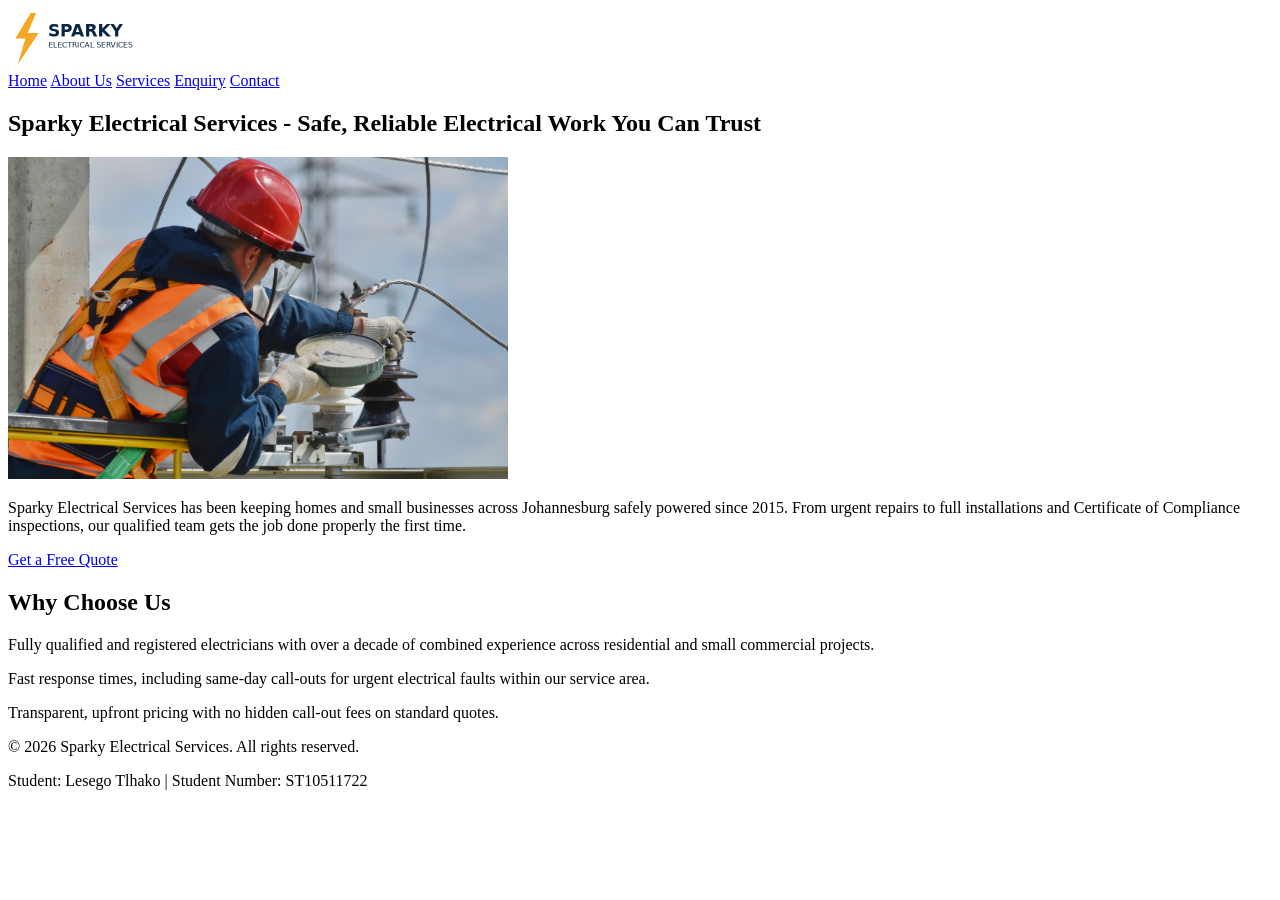
==== index.html @ 5e4931cc "Part 1HTML Structure" ====
<!DOCTYPE html>
<html lang="en">
<head>
    <meta charset="UTF-8">
    <meta name="viewport" content="width=device-width, initial-scale=1.0">
    <title>Sparky Electrical Services | Home</title>
    <link rel="stylesheet" href="css/style.css">
    <!-- CSS styling is added in Part 2 - this file only needs correct HTML structure for Part 1 -->
</head>
<body>

    <header>
        <!-- Site-wide header: logo + navigation menu -->
        <a href="index.html"><img src="images/logo.png" alt="Sparky Electrical Services logo" style="width:200px; height:60px;"></a>
        <nav>
            <a href="index.html">Home</a>
            <a href="about.html">About Us</a>
            <a href="services.html">Services</a>
            <a href="enquiry.html">Enquiry</a>
            <a href="contact.html">Contact</a>
        </nav>
    </header>

    <main>
        <!-- Hero section: main banner introducing the organisation -->
        <section>
            <h1>Sparky Electrical Services - Safe, Reliable Electrical Work You Can Trust</h1>
            <img src="images/hero-electrician.jpg" alt="Qualified electrician at work on a residential electrical installation" width="500">
            <p>Sparky Electrical Services has been keeping homes and small businesses across Johannesburg safely powered since 2015. From urgent repairs to full installations and Certificate of Compliance inspections, our qualified team gets the job done properly the first time.</p>
            <a href="enquiry.html">Get a Free Quote</a>
        </section>

        <!-- Short overview section: 2-3 key highlights or services -->
        <section>
            <h2>Why Choose Us</h2>
            <p>Fully qualified and registered electricians with over a decade of combined experience across residential and small commercial projects.</p>
            <p>Fast response times, including same-day call-outs for urgent electrical faults within our service area.</p>
            <p>Transparent, upfront pricing with no hidden call-out fees on standard quotes.</p>
        </section>
    </main>

    <footer>
        <!-- Site-wide footer: repeats on every page -->
        <p>&copy; 2026 Sparky Electrical Services. All rights reserved.</p>
        <p>Student: Lesego Tlhako | Student Number: ST10511722</p>
    </footer>

</body>
</html>
---- css/style.css ----
/* 
  Styling is added in Part 2 of the POE, not Part 1.
  This file is linked from every page so it's ready to use later.
*/
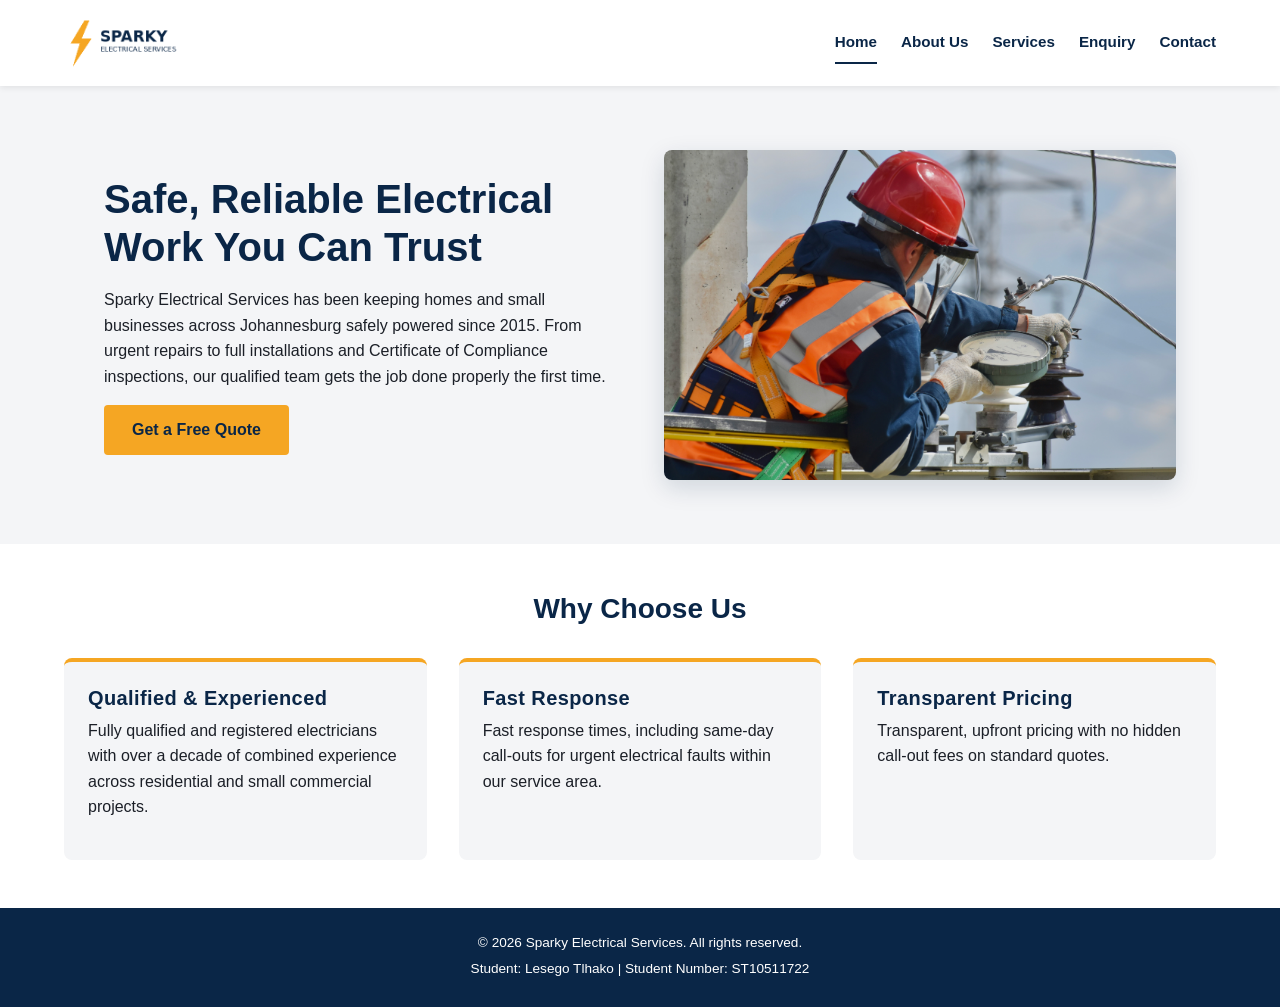
==== commit 8ba8764f: "Part 2: Added CSS styling, responsive design, and screenshot evidence" ====
--- a/index.html
+++ b/index.html
@@ -5,15 +5,17 @@
     <meta name="viewport" content="width=device-width, initial-scale=1.0">
     <title>Sparky Electrical Services | Home</title>
     <link rel="stylesheet" href="css/style.css">
-    <!-- CSS styling is added in Part 2 - this file only needs correct HTML structure for Part 1 -->
 </head>
 <body>
 
-    <header>
+    <header class="site-header">
         <!-- Site-wide header: logo + navigation menu -->
-        <a href="index.html"><img src="images/logo.png" alt="Sparky Electrical Services logo" style="width:200px; height:60px;"></a>
-        <nav>
-            <a href="index.html">Home</a>
+        <a href="index.html" class="logo-link">
+            <img src="images/logo.png" alt="Sparky Electrical Services logo" class="logo">
+        </a>
+        <button class="nav-toggle" id="navToggle" aria-label="Toggle navigation menu">&#9776;</button>
+        <nav class="main-nav" id="mainNav">
+            <a href="index.html" class="active">Home</a>
             <a href="about.html">About Us</a>
             <a href="services.html">Services</a>
             <a href="enquiry.html">Enquiry</a>
@@ -23,27 +25,47 @@
 
     <main>
         <!-- Hero section: main banner introducing the organisation -->
-        <section>
-            <h1>Sparky Electrical Services - Safe, Reliable Electrical Work You Can Trust</h1>
-            <img src="images/hero-electrician.jpg" alt="Qualified electrician at work on a residential electrical installation" width="500">
-            <p>Sparky Electrical Services has been keeping homes and small businesses across Johannesburg safely powered since 2015. From urgent repairs to full installations and Certificate of Compliance inspections, our qualified team gets the job done properly the first time.</p>
-            <a href="enquiry.html">Get a Free Quote</a>
+        <section class="hero">
+            <div class="hero-text">
+                <h1>Safe, Reliable Electrical Work You Can Trust</h1>
+                <p>Sparky Electrical Services has been keeping homes and small businesses across Johannesburg safely powered since 2015. From urgent repairs to full installations and Certificate of Compliance inspections, our qualified team gets the job done properly the first time.</p>
+                <a href="enquiry.html" class="btn btn-primary">Get a Free Quote</a>
+            </div>
+            <div class="hero-image">
+                <!-- Responsive image: browser picks the best-fit file for the screen size -->
+                <img src="images/hero-electrician.jpg"
+                     srcset="images/hero-electrician-small.jpg 600w, images/hero-electrician.jpg 1200w"
+                     sizes="(max-width: 768px) 100vw, 50vw"
+                     alt="Qualified electrician at work on a residential electrical installation">
+            </div>
         </section>
 
         <!-- Short overview section: 2-3 key highlights or services -->
-        <section>
+        <section class="highlights">
             <h2>Why Choose Us</h2>
-            <p>Fully qualified and registered electricians with over a decade of combined experience across residential and small commercial projects.</p>
-            <p>Fast response times, including same-day call-outs for urgent electrical faults within our service area.</p>
-            <p>Transparent, upfront pricing with no hidden call-out fees on standard quotes.</p>
+            <div class="highlights-grid">
+                <div class="highlight-card">
+                    <h3>Qualified &amp; Experienced</h3>
+                    <p>Fully qualified and registered electricians with over a decade of combined experience across residential and small commercial projects.</p>
+                </div>
+                <div class="highlight-card">
+                    <h3>Fast Response</h3>
+                    <p>Fast response times, including same-day call-outs for urgent electrical faults within our service area.</p>
+                </div>
+                <div class="highlight-card">
+                    <h3>Transparent Pricing</h3>
+                    <p>Transparent, upfront pricing with no hidden call-out fees on standard quotes.</p>
+                </div>
+            </div>
         </section>
     </main>
 
-    <footer>
+    <footer class="site-footer">
         <!-- Site-wide footer: repeats on every page -->
         <p>&copy; 2026 Sparky Electrical Services. All rights reserved.</p>
         <p>Student: Lesego Tlhako | Student Number: ST10511722</p>
     </footer>
 
+    <script src="js/script.js"></script>
 </body>
 </html>
--- a/css/style.css
+++ b/css/style.css
@@ -1,4 +1,389 @@
-/* 
-  Styling is added in Part 2 of the POE, not Part 1.
-  This file is linked from every page so it's ready to use later.
-*/
+/* ============================================
+   SPARKY ELECTRICAL SERVICES - STYLESHEET
+   Part 2: CSS Styling and Responsive Design
+   ============================================ */
+
+/* ---- 1. CSS RESET ---- */
+/* Removes inconsistent default spacing/sizing across browsers */
+* {
+    margin: 0;
+    padding: 0;
+    box-sizing: border-box;
+}
+
+img {
+    max-width: 100%;
+    display: block;
+}
+
+a {
+    text-decoration: none;
+    color: inherit;
+}
+
+ul, ol {
+    list-style: none;
+}
+
+/* ---- 2. BASE / TYPOGRAPHY STYLES ---- */
+:root {
+    /* Colour scheme, taken from the approved Website Project Proposal */
+    --navy: #0A2647;
+    --amber: #F5A623;
+    --light-grey: #F4F5F7;
+    --text-dark: #1B1F27;
+    --text-light: #FFFFFF;
+    --border-colour: #E0E2E7;
+}
+
+body {
+    font-family: 'Open Sans', Arial, sans-serif;
+    font-size: 1rem;
+    line-height: 1.6;
+    color: var(--text-dark);
+    background-color: var(--light-grey);
+}
+
+h1, h2, h3 {
+    font-family: 'Montserrat', 'Open Sans', Arial, sans-serif;
+    font-weight: 700;
+    line-height: 1.2;
+    color: var(--navy);
+}
+
+h1 {
+    font-size: 2.5rem;
+    margin-bottom: 1rem;
+}
+
+h2 {
+    font-size: 1.75rem;
+    margin-bottom: 0.75rem;
+}
+
+h3 {
+    font-size: 1.25rem;
+    margin-bottom: 0.5rem;
+    letter-spacing: 0.02em;
+}
+
+p {
+    margin-bottom: 1rem;
+}
+
+/* ---- 3. BUTTONS ---- */
+.btn {
+    display: inline-block;
+    padding: 0.75rem 1.75rem;
+    border-radius: 4px;
+    font-weight: 700;
+    font-size: 1rem;
+    border: none;
+    cursor: pointer;
+    transition: background-color 0.2s ease, transform 0.15s ease;
+}
+
+.btn-primary {
+    background-color: var(--amber);
+    color: var(--navy);
+}
+
+.btn-primary:hover,
+.btn-primary:focus {
+    background-color: #e0951c;
+    transform: translateY(-2px);
+}
+
+.btn-primary:active {
+    transform: translateY(0);
+}
+
+/* ---- 4. SITE HEADER + NAVIGATION ---- */
+.site-header {
+    display: flex;
+    align-items: center;
+    justify-content: space-between;
+    padding: 1rem 5%;
+    background-color: var(--text-light);
+    box-shadow: 0 2px 6px rgba(0, 0, 0, 0.08);
+    position: sticky;
+    top: 0;
+    z-index: 100;
+}
+
+.logo {
+    width: 180px;
+    height: auto;
+}
+
+.main-nav {
+    display: flex;
+    gap: 1.5rem;
+}
+
+.main-nav a {
+    font-weight: 600;
+    font-size: 0.95rem;
+    color: var(--navy);
+    padding: 0.5rem 0;
+    border-bottom: 2px solid transparent;
+    transition: border-color 0.2s ease, color 0.2s ease;
+}
+
+.main-nav a:hover,
+.main-nav a:focus {
+    color: var(--amber);
+    border-bottom-color: var(--amber);
+}
+
+.main-nav a.active {
+    border-bottom-color: var(--navy);
+}
+
+.nav-toggle {
+    display: none;
+    background: none;
+    border: none;
+    font-size: 1.75rem;
+    color: var(--navy);
+    cursor: pointer;
+}
+
+/* ---- 5. HERO SECTION (Homepage) ---- */
+.hero {
+    display: flex;
+    align-items: center;
+    gap: 3rem;
+    padding: 4rem 5%;
+    max-width: 1200px;
+    margin: 0 auto;
+}
+
+.hero-text {
+    flex: 1;
+}
+
+.hero-image {
+    flex: 1;
+}
+
+.hero-image img {
+    border-radius: 8px;
+    box-shadow: 0 8px 24px rgba(10, 38, 71, 0.15);
+}
+
+/* ---- 6. HIGHLIGHTS GRID (Homepage) ---- */
+.highlights {
+    background-color: var(--text-light);
+    padding: 3rem 5%;
+    text-align: center;
+}
+
+.highlights-grid {
+    display: grid;
+    grid-template-columns: repeat(3, 1fr);
+    gap: 2rem;
+    max-width: 1200px;
+    margin: 2rem auto 0;
+}
+
+.highlight-card {
+    background-color: var(--light-grey);
+    padding: 1.5rem;
+    border-radius: 8px;
+    text-align: left;
+    border-top: 4px solid var(--amber);
+}
+
+/* ---- 7. GENERAL PAGE CONTENT (About / Services / Enquiry / Contact) ---- */
+.page-content {
+    max-width: 1200px;
+    margin: 0 auto;
+    padding: 3rem 5%;
+}
+
+.page-content.narrow {
+    max-width: 700px;
+}
+
+.content-section {
+    margin-bottom: 2.5rem;
+}
+
+.content-section.narrow {
+    max-width: 700px;
+}
+
+.content-img {
+    width: 100%;
+    max-width: 500px;
+    border-radius: 8px;
+    margin-bottom: 1rem;
+}
+
+.mission-vision {
+    display: grid;
+    grid-template-columns: 1fr 1fr;
+    gap: 2rem;
+}
+
+/* ---- 8. SERVICES GRID ---- */
+.services-grid {
+    display: grid;
+    grid-template-columns: repeat(3, 1fr);
+    gap: 2rem;
+}
+
+.service-card {
+    background-color: var(--text-light);
+    padding: 1.5rem;
+    border-radius: 8px;
+    box-shadow: 0 2px 10px rgba(0, 0, 0, 0.06);
+    transition: transform 0.2s ease, box-shadow 0.2s ease;
+}
+
+.service-card:hover {
+    transform: translateY(-4px);
+    box-shadow: 0 8px 20px rgba(0, 0, 0, 0.1);
+}
+
+/* ---- 9. CONTACT LOCATIONS GRID ---- */
+.locations-grid {
+    display: grid;
+    grid-template-columns: 1fr 1fr;
+    gap: 2rem;
+    margin-bottom: 3rem;
+}
+
+.location-card {
+    background-color: var(--text-light);
+    padding: 1.5rem;
+    border-radius: 8px;
+    border-left: 4px solid var(--navy);
+}
+
+/* ---- 10. FORMS (Enquiry / Contact) ---- */
+.site-form {
+    background-color: var(--text-light);
+    padding: 2rem;
+    border-radius: 8px;
+    box-shadow: 0 2px 10px rgba(0, 0, 0, 0.06);
+}
+
+.form-group {
+    margin-bottom: 1.25rem;
+    display: flex;
+    flex-direction: column;
+}
+
+.form-group label {
+    font-weight: 600;
+    margin-bottom: 0.4rem;
+    font-size: 0.9rem;
+}
+
+.form-group input,
+.form-group select,
+.form-group textarea {
+    padding: 0.65rem;
+    border: 1px solid var(--border-colour);
+    border-radius: 4px;
+    font-family: inherit;
+    font-size: 1rem;
+}
+
+.form-group input:focus,
+.form-group select:focus,
+.form-group textarea:focus {
+    outline: none;
+    border-color: var(--amber);
+    box-shadow: 0 0 0 3px rgba(245, 166, 35, 0.2);
+}
+
+/* ---- 11. FOOTER ---- */
+.site-footer {
+    background-color: var(--navy);
+    color: var(--text-light);
+    text-align: center;
+    padding: 1.5rem 5%;
+    font-size: 0.85rem;
+}
+
+.site-footer p {
+    margin-bottom: 0.25rem;
+}
+
+/* ============================================
+   12. RESPONSIVE DESIGN - BREAKPOINTS
+   Desktop: default styles above (1024px+)
+   Tablet: max-width 1024px
+   Mobile: max-width 600px
+   ============================================ */
+
+/* ---- TABLET ---- */
+@media (max-width: 1024px) {
+    .hero {
+        flex-direction: column;
+        text-align: center;
+    }
+
+    .highlights-grid,
+    .services-grid {
+        grid-template-columns: repeat(2, 1fr);
+    }
+
+    .mission-vision,
+    .locations-grid {
+        grid-template-columns: 1fr;
+    }
+
+    h1 {
+        font-size: 2.1rem;
+    }
+}
+
+/* ---- MOBILE ---- */
+@media (max-width: 600px) {
+    .site-header {
+        flex-wrap: wrap;
+    }
+
+    .nav-toggle {
+        display: block;
+    }
+
+    .main-nav {
+        display: none;
+        flex-direction: column;
+        width: 100%;
+        gap: 0;
+        margin-top: 1rem;
+    }
+
+    .main-nav.open {
+        display: flex;
+    }
+
+    .main-nav a {
+        padding: 0.75rem 0;
+        border-bottom: 1px solid var(--border-colour);
+    }
+
+    .highlights-grid,
+    .services-grid {
+        grid-template-columns: 1fr;
+    }
+
+    h1 {
+        font-size: 1.75rem;
+    }
+
+    h2 {
+        font-size: 1.4rem;
+    }
+
+    .hero,
+    .page-content {
+        padding: 2rem 5%;
+    }
+}
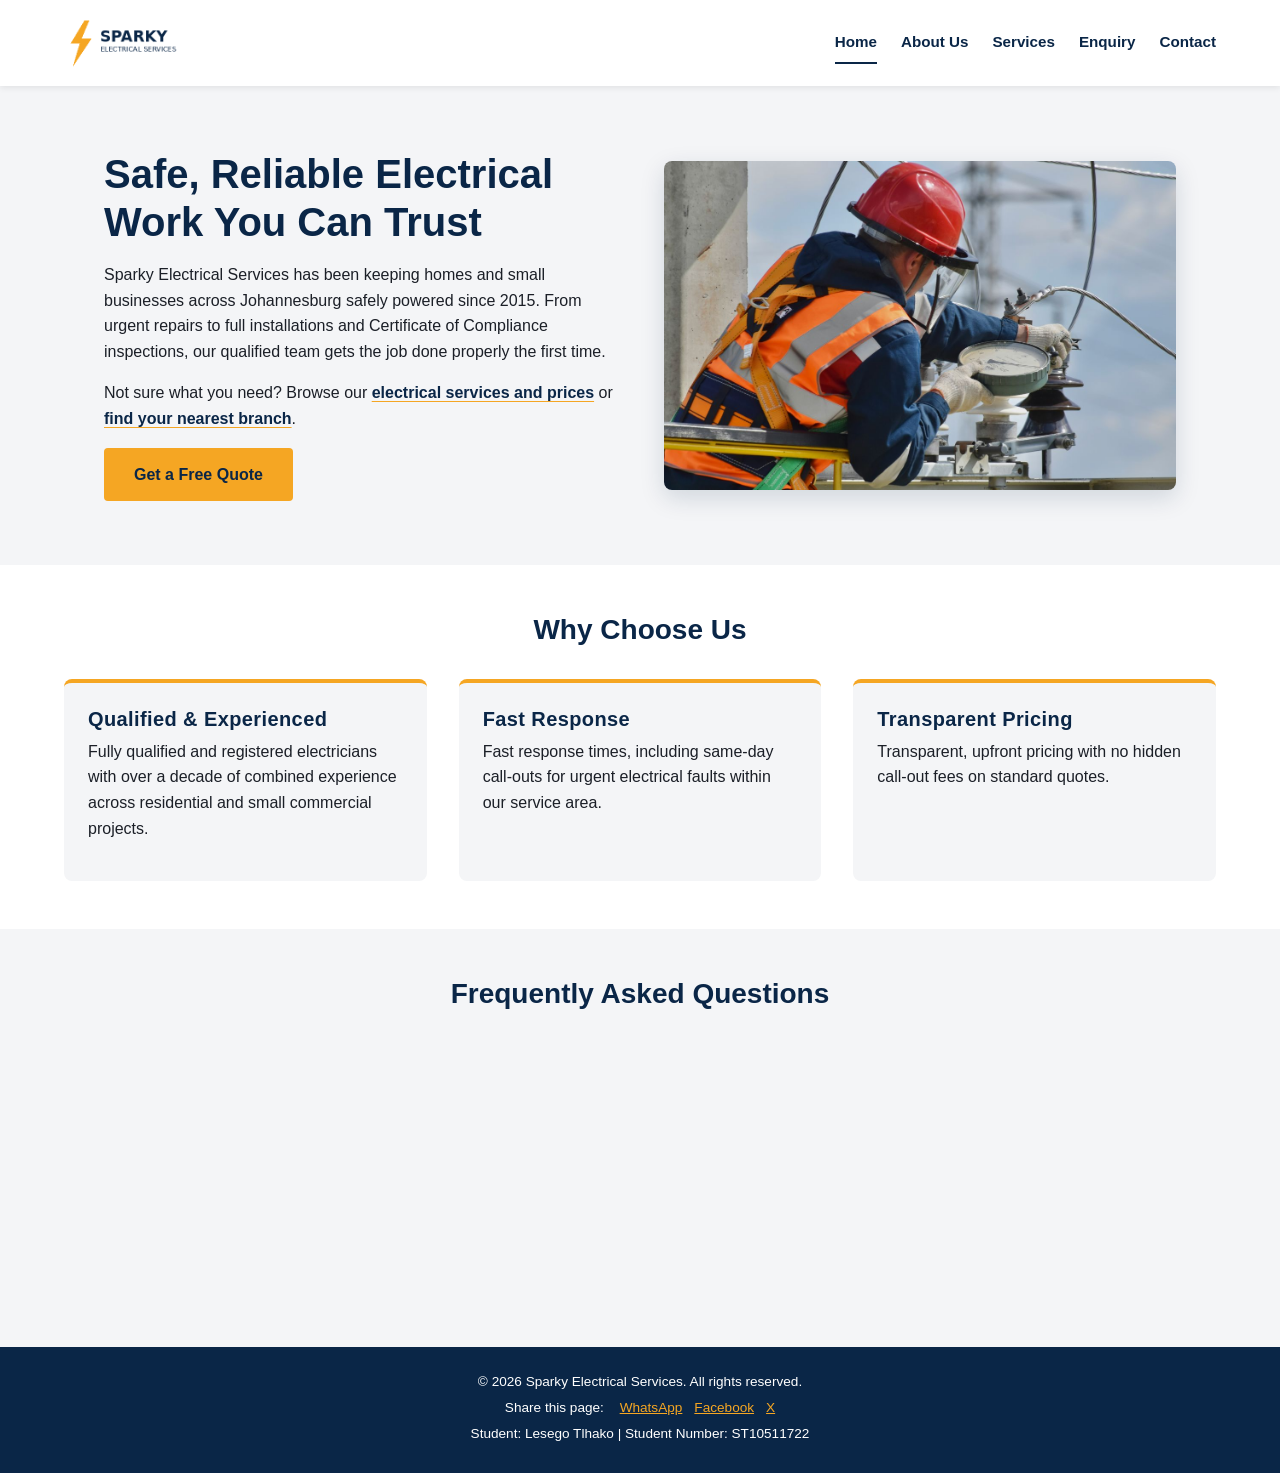
==== commit 6c9ecad4: "Part 3: JavaScript, validation and SEO" ====
--- a/index.html
+++ b/index.html
@@ -3,10 +3,48 @@
 <head>
     <meta charset="UTF-8">
     <meta name="viewport" content="width=device-width, initial-scale=1.0">
-    <title>Sparky Electrical Services | Home</title>
+    <title>Electricians in Johannesburg | Sparky Electrical Services</title>
+    <meta name="description" content="Qualified electricians in Johannesburg for installations, repairs and Certificate of Compliance (COC) inspections. Same-day call-outs and free quotes.">
+    <meta name="keywords" content="electrician Johannesburg, electrical repairs, COC certificate, electrical installation, same-day electrician, Sparky Electrical Services">
+    <meta name="author" content="Lesego Tlhako">
+    <meta name="robots" content="index, follow">
+    <meta name="theme-color" content="#0A2647">
+    <meta http-equiv="Content-Security-Policy" content="default-src 'self'; script-src 'self'; style-src 'self'; img-src 'self' data: https://tile.openstreetmap.org; connect-src 'self'; object-src 'none'; base-uri 'self'; form-action 'self'">
+    <link rel="canonical" href="https://YOUR-USERNAME.github.io/YOUR-REPO-NAME/">
+    <link rel="icon" type="image/png" href="images/logo.png">
+    <meta property="og:type" content="website">
+    <meta property="og:site_name" content="Sparky Electrical Services">
+    <meta property="og:title" content="Electricians in Johannesburg | Sparky Electrical Services">
+    <meta property="og:description" content="Qualified electricians in Johannesburg for installations, repairs and Certificate of Compliance (COC) inspections. Same-day call-outs and free quotes.">
+    <meta property="og:url" content="https://YOUR-USERNAME.github.io/YOUR-REPO-NAME/">
+    <meta property="og:image" content="https://YOUR-USERNAME.github.io/YOUR-REPO-NAME/images/hero-electrician.jpg">
+    <meta property="og:locale" content="en_ZA">
+    <meta name="twitter:card" content="summary_large_image">
     <link rel="stylesheet" href="css/style.css">
+    <script type="application/ld+json">
+    {
+        "@context": "https://schema.org",
+        "@type": "Electrician",
+        "name": "Sparky Electrical Services",
+        "url": "https://YOUR-USERNAME.github.io/YOUR-REPO-NAME/",
+        "image": "https://YOUR-USERNAME.github.io/YOUR-REPO-NAME/images/hero-electrician.jpg",
+        "telephone": "+27114035521",
+        "email": "braamfontein@sparkyelectrical.co.za",
+        "foundingDate": "2015",
+        "areaServed": "Johannesburg, South Africa",
+        "address": {
+            "@type": "PostalAddress",
+            "streetAddress": "14 Jorissen Street",
+            "addressLocality": "Braamfontein",
+            "addressRegion": "Gauteng",
+            "postalCode": "2001",
+            "addressCountry": "ZA"
+        }
+    }
+    </script>
 </head>
 <body>
+    <a class="skip-link" href="#main-content">Skip to main content</a>
 
     <header class="site-header">
         <!-- Site-wide header: logo + navigation menu -->
@@ -23,17 +61,18 @@
         </nav>
     </header>
 
-    <main>
+    <main id="main-content">
         <!-- Hero section: main banner introducing the organisation -->
         <section class="hero">
             <div class="hero-text">
                 <h1>Safe, Reliable Electrical Work You Can Trust</h1>
                 <p>Sparky Electrical Services has been keeping homes and small businesses across Johannesburg safely powered since 2015. From urgent repairs to full installations and Certificate of Compliance inspections, our qualified team gets the job done properly the first time.</p>
+                <p>Not sure what you need? Browse our <a class="text-link" href="services.html">electrical services and prices</a> or <a class="text-link" href="contact.html">find your nearest branch</a>.</p>
                 <a href="enquiry.html" class="btn btn-primary">Get a Free Quote</a>
             </div>
             <div class="hero-image">
                 <!-- Responsive image: browser picks the best-fit file for the screen size -->
-                <img src="images/hero-electrician.jpg"
+                <img src="images/hero-electrician.jpg" fetchpriority="high"
                      srcset="images/hero-electrician-small.jpg 600w, images/hero-electrician.jpg 1200w"
                      sizes="(max-width: 768px) 100vw, 50vw"
                      alt="Qualified electrician at work on a residential electrical installation">
@@ -58,14 +97,46 @@
                 </div>
             </div>
         </section>
+
+        <!-- FAQ accordion: answers open and close with JavaScript -->
+        <section class="faq">
+            <h2>Frequently Asked Questions</h2>
+            <div class="faq-list">
+                <div class="faq-item">
+                    <h3><button type="button" class="accordion-trigger" id="faq1-btn" aria-expanded="false" aria-controls="faq1">Do you offer same-day electrician call-outs?</button></h3>
+                    <div class="accordion-panel" id="faq1" role="region" aria-labelledby="faq1-btn">
+                        <p>Yes. For urgent faults like a dead db board or a burning smell from a plug point, we do our best to get to you the same day. Tick the urgent box on our <a class="text-link" href="enquiry.html">quote form</a> and we will prioritise your job.</p>
+                    </div>
+                </div>
+                <div class="faq-item">
+                    <h3><button type="button" class="accordion-trigger" id="faq2-btn" aria-expanded="false" aria-controls="faq2">What is a Certificate of Compliance (COC) and do I need one?</button></h3>
+                    <div class="accordion-panel" id="faq2" role="region" aria-labelledby="faq2-btn">
+                        <p>A COC is a document that proves your property's electrical installation is safe and meets South African regulations. You normally need one when you sell a property, and many insurers ask for one too. Read more on our <a class="text-link" href="services.html">services page</a>.</p>
+                    </div>
+                </div>
+                <div class="faq-item">
+                    <h3><button type="button" class="accordion-trigger" id="faq3-btn" aria-expanded="false" aria-controls="faq3">Which areas do you cover?</button></h3>
+                    <div class="accordion-panel" id="faq3" role="region" aria-labelledby="faq3-btn">
+                        <p>We work across greater Johannesburg from two branches, one in Braamfontein and one in Randburg. See both on the map on our <a class="text-link" href="contact.html">contact page</a>.</p>
+                    </div>
+                </div>
+                <div class="faq-item">
+                    <h3><button type="button" class="accordion-trigger" id="faq4-btn" aria-expanded="false" aria-controls="faq4">How much will my job cost?</button></h3>
+                    <div class="accordion-panel" id="faq4" role="region" aria-labelledby="faq4-btn">
+                        <p>It depends on the work. Our <a class="text-link" href="enquiry.html">enquiry form</a> gives you an instant price range, and an electrician then phones you to confirm the final amount before any work starts.</p>
+                    </div>
+                </div>
+            </div>
+        </section>
     </main>
 
     <footer class="site-footer">
         <!-- Site-wide footer: repeats on every page -->
         <p>&copy; 2026 Sparky Electrical Services. All rights reserved.</p>
+        <p class="share-links" id="shareLinks"></p>
         <p>Student: Lesego Tlhako | Student Number: ST10511722</p>
     </footer>
 
-    <script src="js/script.js"></script>
+    <script src="js/script.js" defer></script>
 </body>
 </html>
--- a/css/style.css
+++ b/css/style.css
@@ -1,6 +1,7 @@
 /* ============================================
    SPARKY ELECTRICAL SERVICES - STYLESHEET
    Part 2: CSS Styling and Responsive Design
+   Part 3: styles for the new interactive features (see section 13)
    ============================================ */
 
 /* ---- 1. CSS RESET ---- */
@@ -314,6 +315,496 @@
 }
 
 /* ============================================
+   13. PART 3 - INTERACTIVE FEATURES
+   ============================================ */
+
+/* ---- Accessibility helpers ---- */
+.skip-link {
+    position: absolute;
+    left: 1rem;
+    top: -4rem;
+    background-color: var(--navy);
+    color: var(--text-light);
+    padding: 0.6rem 1rem;
+    border-radius: 4px;
+    z-index: 3000;
+    transition: top 0.2s ease;
+}
+
+.skip-link:focus {
+    top: 1rem;
+}
+
+a:focus-visible,
+button:focus-visible,
+summary:focus-visible {
+    outline: 3px solid var(--amber);
+    outline-offset: 2px;
+}
+
+.text-link {
+    color: var(--navy);
+    font-weight: 600;
+    text-decoration: underline;
+    text-decoration-color: var(--amber);
+    text-underline-offset: 3px;
+}
+
+.text-link:hover {
+    color: #7a4f00;
+}
+
+.intro {
+    max-width: 700px;
+    margin-bottom: 1.5rem;
+}
+
+.no-scroll {
+    overflow: hidden;
+}
+
+/* ---- Secondary button ---- */
+.btn {
+    border: 2px solid transparent;
+    cursor: pointer;
+    font-family: inherit;
+}
+
+.btn-secondary {
+    background-color: transparent;
+    color: var(--navy);
+    border-color: var(--navy);
+}
+
+.btn-secondary:hover,
+.btn-secondary:focus-visible {
+    background-color: var(--navy);
+    color: var(--text-light);
+}
+
+.btn:disabled {
+    opacity: 0.6;
+    cursor: wait;
+}
+
+/* ---- Scroll animations ---- */
+.js .reveal {
+    transition: opacity 0.6s ease, transform 0.6s ease;
+}
+
+.js .reveal:not(.visible) {
+    opacity: 0;
+    transform: translateY(24px);
+}
+
+/* ---- FAQ accordion ---- */
+.faq {
+    max-width: 800px;
+    margin: 0 auto;
+    padding: 3rem 5%;
+}
+
+.faq h2 {
+    text-align: center;
+    margin-bottom: 1.5rem;
+}
+
+.faq-item {
+    background-color: var(--text-light);
+    border: 1px solid var(--border-colour);
+    border-radius: 8px;
+    margin-bottom: 0.75rem;
+    overflow: hidden;
+}
+
+.faq-item h3 {
+    margin: 0;
+    font-size: 1.05rem;
+}
+
+.accordion-trigger {
+    width: 100%;
+    text-align: left;
+    background: none;
+    border: none;
+    padding: 1rem 3rem 1rem 1.25rem;
+    font: inherit;
+    font-weight: 700;
+    color: var(--navy);
+    cursor: pointer;
+    position: relative;
+}
+
+.accordion-trigger::after {
+    content: '+';
+    position: absolute;
+    right: 1.25rem;
+    top: 50%;
+    transform: translateY(-50%);
+    font-size: 1.5rem;
+    color: var(--amber);
+    transition: transform 0.25s ease;
+}
+
+.accordion-trigger[aria-expanded="true"]::after {
+    content: '\2212';
+}
+
+.accordion-trigger:hover {
+    background-color: var(--light-grey);
+}
+
+.accordion-panel {
+    max-height: 0;
+    overflow: hidden;
+    padding: 0 1.25rem;
+    transition: max-height 0.35s ease, padding 0.35s ease;
+}
+
+.accordion-panel.open {
+    max-height: 300px;
+    padding: 0 1.25rem 0.5rem;
+}
+
+/* ---- Services toolbar ---- */
+.toolbar {
+    display: flex;
+    flex-wrap: wrap;
+    gap: 1rem;
+    align-items: flex-end;
+    background-color: var(--text-light);
+    padding: 1.25rem;
+    border-radius: 8px;
+    box-shadow: 0 2px 10px rgba(0, 0, 0, 0.06);
+    margin-bottom: 1rem;
+}
+
+.toolbar .form-group {
+    margin-bottom: 0;
+    flex: 1 1 180px;
+}
+
+.toolbar .btn {
+    padding: 0.65rem 1.25rem;
+}
+
+.service-count {
+    font-size: 0.9rem;
+    color: #555B66;
+    margin-bottom: 1rem;
+}
+
+.empty-message {
+    text-align: center;
+    padding: 2rem 0;
+    font-weight: 600;
+}
+
+.service-card {
+    display: flex;
+    flex-direction: column;
+}
+
+.service-card .btn {
+    margin-top: auto;
+    align-self: flex-start;
+}
+
+.service-icon {
+    display: flex;
+    align-items: center;
+    justify-content: center;
+    width: 100%;
+    max-width: 500px;
+    aspect-ratio: 5 / 3;
+    margin-bottom: 1rem;
+    border-radius: 8px;
+    background: linear-gradient(135deg, var(--navy), #1a4a80);
+    font-size: 3.5rem;
+}
+
+.service-price {
+    font-weight: 700;
+    color: #7a4f00;
+}
+
+/* ---- Gallery + lightbox ---- */
+.gallery {
+    display: grid;
+    grid-template-columns: repeat(auto-fill, minmax(200px, 1fr));
+    gap: 1rem;
+    margin-top: 1rem;
+}
+
+.gallery-item {
+    display: block;
+    border-radius: 8px;
+    overflow: hidden;
+    aspect-ratio: 4 / 3;
+    box-shadow: 0 2px 10px rgba(0, 0, 0, 0.1);
+}
+
+.gallery-item img {
+    width: 100%;
+    height: 100%;
+    object-fit: cover;
+    transition: transform 0.3s ease;
+}
+
+.gallery-item:hover img,
+.gallery-item:focus-visible img {
+    transform: scale(1.08);
+}
+
+.lightbox {
+    position: fixed;
+    inset: 0;
+    background-color: rgba(5, 15, 30, 0.92);
+    display: flex;
+    align-items: center;
+    justify-content: center;
+    z-index: 2000;
+    animation: fade-in 0.2s ease;
+}
+
+.lightbox[hidden] {
+    display: none;
+}
+
+.lightbox-figure {
+    max-width: 85vw;
+    text-align: center;
+}
+
+.lightbox-figure img {
+    max-height: 78vh;
+    width: auto;
+    margin: 0 auto;
+    border-radius: 6px;
+}
+
+.lightbox-caption {
+    color: var(--text-light);
+    margin-top: 0.75rem;
+    font-size: 0.9rem;
+}
+
+.lightbox-btn {
+    position: absolute;
+    background: rgba(255, 255, 255, 0.12);
+    color: var(--text-light);
+    border: none;
+    border-radius: 50%;
+    width: 3rem;
+    height: 3rem;
+    font-size: 2rem;
+    line-height: 1;
+    cursor: pointer;
+    transition: background-color 0.2s ease;
+}
+
+.lightbox-btn:hover,
+.lightbox-btn:focus-visible {
+    background: var(--amber);
+    color: var(--navy);
+}
+
+.lightbox-close {
+    top: 1rem;
+    right: 1rem;
+}
+
+.lightbox-prev {
+    left: 1rem;
+    top: 50%;
+    transform: translateY(-50%);
+}
+
+.lightbox-next {
+    right: 1rem;
+    top: 50%;
+    transform: translateY(-50%);
+}
+
+@keyframes fade-in {
+    from { opacity: 0; }
+    to { opacity: 1; }
+}
+
+/* ---- Map ---- */
+.map {
+    height: 380px;
+    border-radius: 8px;
+    border: 1px solid var(--border-colour);
+    background-color: #dfe3ea;
+    margin-bottom: 1rem;
+    z-index: 1;
+}
+
+.location-card .btn {
+    margin-top: 0.5rem;
+    padding: 0.5rem 1.1rem;
+    font-size: 0.9rem;
+}
+
+/* ---- Form validation states ---- */
+.form-group input.invalid,
+.form-group select.invalid,
+.form-group textarea.invalid {
+    border-color: #C0392B;
+    background-color: #FDF3F2;
+}
+
+.form-group input.valid,
+.form-group select.valid,
+.form-group textarea.valid {
+    border-color: #2E8B57;
+}
+
+.field-error {
+    color: #B03A2E;
+    font-size: 0.85rem;
+    margin: 0.35rem 0 0;
+}
+
+.field-error:empty {
+    display: none;
+}
+
+.form-check {
+    flex-direction: row;
+    align-items: flex-start;
+    gap: 0.6rem;
+}
+
+.form-check input {
+    margin-top: 0.3rem;
+    width: 1.1rem;
+    height: 1.1rem;
+}
+
+.form-check label {
+    margin-bottom: 0;
+    font-weight: 400;
+}
+
+.char-count {
+    align-self: flex-end;
+    font-size: 0.8rem;
+    color: #555B66;
+    margin-top: 0.25rem;
+}
+
+.form-status {
+    font-weight: 600;
+    margin-bottom: 1rem;
+}
+
+.form-status:empty {
+    display: none;
+}
+
+.form-status.error {
+    color: #B03A2E;
+}
+
+.hp {
+    position: absolute;
+    left: -9999px;
+    width: 1px;
+    height: 1px;
+    overflow: hidden;
+}
+
+/* ---- Quote result + email preview ---- */
+.result-panel {
+    margin-top: 2rem;
+    padding: 1.75rem;
+    background-color: var(--text-light);
+    border-radius: 8px;
+    border-left: 5px solid var(--amber);
+    box-shadow: 0 2px 10px rgba(0, 0, 0, 0.08);
+    animation: slide-up 0.4s ease;
+}
+
+.result-panel[hidden] {
+    display: none;
+}
+
+.quote-price {
+    font-family: 'Montserrat', 'Open Sans', Arial, sans-serif;
+    font-size: 1.75rem;
+    font-weight: 700;
+    color: var(--navy);
+}
+
+.quote-list {
+    list-style: disc;
+    padding-left: 1.25rem;
+    margin-bottom: 1rem;
+}
+
+.quote-note {
+    font-size: 0.9rem;
+    color: #555B66;
+    margin-bottom: 0;
+}
+
+.email-box {
+    background-color: var(--light-grey);
+    border-radius: 6px;
+    padding: 0.75rem 1rem;
+    margin-bottom: 1rem;
+    display: grid;
+    grid-template-columns: auto 1fr;
+    gap: 0.25rem 1rem;
+}
+
+.email-box dt {
+    font-weight: 700;
+}
+
+.email-box dd {
+    overflow-wrap: anywhere;
+}
+
+.email-body {
+    white-space: pre-wrap;
+    overflow-wrap: anywhere;
+    font-family: inherit;
+    background-color: var(--light-grey);
+    border-radius: 6px;
+    padding: 1rem;
+    margin-bottom: 1rem;
+    font-size: 0.95rem;
+}
+
+@keyframes slide-up {
+    from { opacity: 0; transform: translateY(16px); }
+    to { opacity: 1; transform: translateY(0); }
+}
+
+/* ---- Footer share links ---- */
+.share-links a {
+    color: var(--amber);
+    margin-left: 0.75rem;
+    text-decoration: underline;
+}
+
+.share-links a:hover {
+    color: var(--text-light);
+}
+
+/* ---- Respect visitors who turn animations off ---- */
+@media (prefers-reduced-motion: reduce) {
+    *, *::before, *::after {
+        animation-duration: 0.01ms !important;
+        transition-duration: 0.01ms !important;
+        scroll-behavior: auto !important;
+    }
+}
+
+/* ============================================
    12. RESPONSIVE DESIGN - BREAKPOINTS
    Desktop: default styles above (1024px+)
    Tablet: max-width 1024px
@@ -387,3 +878,21 @@
         padding: 2rem 5%;
     }
 }
+
+@media (max-width: 600px) {
+    .toolbar .btn {
+        width: 100%;
+    }
+
+    .map {
+        height: 300px;
+    }
+
+    .lightbox-btn {
+        width: 2.5rem;
+        height: 2.5rem;
+    }
+
+    .lightbox-prev { left: 0.25rem; }
+    .lightbox-next { right: 0.25rem; }
+}
